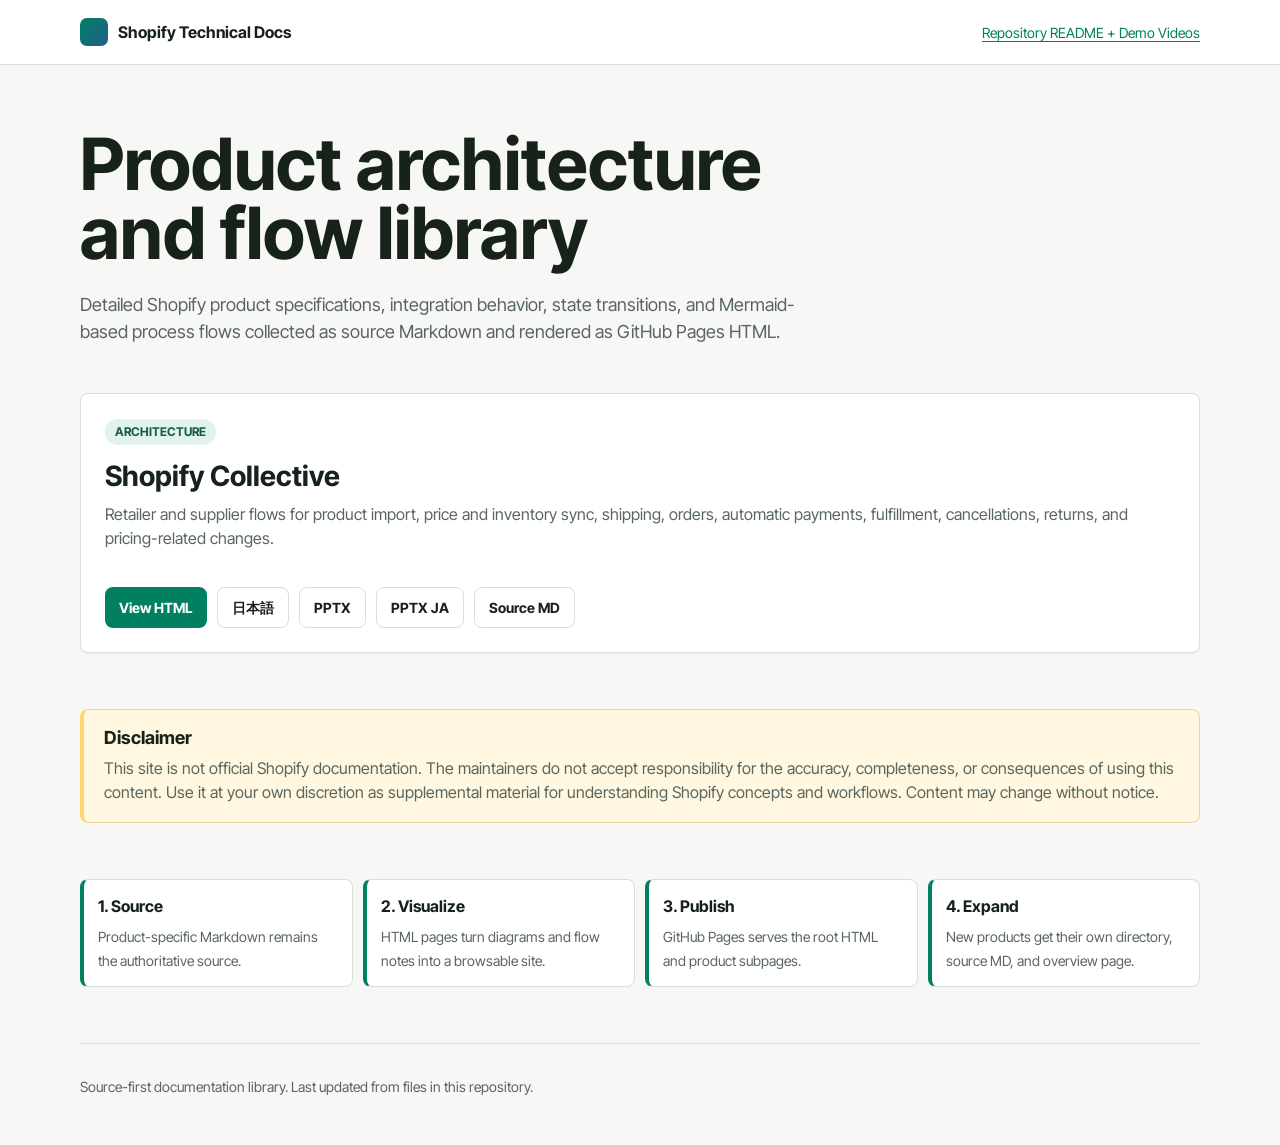
==== index.html @ cd43f677 "Open Markdown sources in GitHub UI" ====
<!doctype html>
<html lang="en">
  <head>
    <meta charset="utf-8">
    <meta name="viewport" content="width=device-width, initial-scale=1">
    <title>Shopify Technical Docs</title>
    <meta name="description" content="A library of Shopify product specifications, architecture notes, and process flow visualizations.">
    <link rel="preconnect" href="https://fonts.googleapis.com">
    <link rel="preconnect" href="https://fonts.gstatic.com" crossorigin>
    <link href="https://fonts.googleapis.com/css2?family=Inter+Tight:wght@400;500;600;700;800&display=swap" rel="stylesheet">
    <style>
      :root {
        color-scheme: light;
        --ink: #17221b;
        --muted: #596660;
        --line: #d8dfda;
        --paper: #f7f8f5;
        --surface: #ffffff;
        --green: #008060;
        --green-soft: #e2f3eb;
        --blue: #235d8f;
        --blue-soft: #e7f0f8;
        --yellow: #ffd66b;
      }

      * {
        box-sizing: border-box;
      }

      body {
        margin: 0;
        background: var(--paper);
        color: var(--ink);
        font-family: "Inter Tight", ui-sans-serif, system-ui, -apple-system, BlinkMacSystemFont, "Segoe UI", sans-serif;
        line-height: 1.5;
      }

      a {
        color: var(--green);
        text-decoration-thickness: 0.08em;
        text-underline-offset: 0.18em;
      }

      .topbar {
        border-bottom: 1px solid var(--line);
        background: var(--surface);
      }

      .topbar-inner,
      main,
      footer {
        width: min(1120px, calc(100% - 32px));
        margin: 0 auto;
      }

      .topbar-inner {
        display: flex;
        align-items: center;
        justify-content: space-between;
        min-height: 64px;
        gap: 16px;
      }

      .brand {
        display: flex;
        align-items: center;
        gap: 10px;
        font-weight: 700;
      }

      .brand-mark {
        width: 28px;
        height: 28px;
        border-radius: 7px;
        background: linear-gradient(135deg, var(--green), var(--blue));
      }

      .source-actions {
        display: flex;
        flex-wrap: wrap;
        gap: 12px;
      }

      .source-link {
        font-size: 14px;
      }

      .intro {
        padding: 64px 0 40px;
      }

      h1 {
        max-width: 820px;
        margin: 0;
        font-size: clamp(40px, 6vw, 72px);
        line-height: 0.96;
        letter-spacing: 0;
      }

      .intro p {
        max-width: 760px;
        margin: 24px 0 0;
        color: var(--muted);
        font-size: 18px;
      }

      .library-grid {
        display: grid;
        grid-template-columns: repeat(auto-fit, minmax(280px, 1fr));
        gap: 16px;
        padding: 8px 0 56px;
      }

      .product-card {
        display: flex;
        min-height: 260px;
        flex-direction: column;
        justify-content: space-between;
        gap: 28px;
        padding: 24px;
        border: 1px solid var(--line);
        border-radius: 8px;
        background: var(--surface);
        box-shadow: 0 1px 2px rgba(23, 34, 27, 0.06);
      }

      .eyebrow {
        display: inline-flex;
        width: fit-content;
        align-items: center;
        border-radius: 999px;
        padding: 4px 10px;
        background: var(--green-soft);
        color: #115f47;
        font-size: 12px;
        font-weight: 700;
        text-transform: uppercase;
      }

      h2 {
        margin: 16px 0 10px;
        font-size: 28px;
        line-height: 1.1;
        letter-spacing: 0;
      }

      .product-card p {
        margin: 0;
        color: var(--muted);
      }

      .actions {
        display: flex;
        flex-wrap: wrap;
        gap: 10px;
      }

      .button {
        display: inline-flex;
        align-items: center;
        justify-content: center;
        min-height: 40px;
        border-radius: 8px;
        padding: 9px 14px;
        font-size: 14px;
        font-weight: 700;
        text-decoration: none;
      }

      .button.primary {
        background: var(--green);
        color: #ffffff;
      }

      .button.secondary {
        border: 1px solid var(--line);
        background: var(--surface);
        color: var(--ink);
      }

      .workflow {
        display: grid;
        grid-template-columns: repeat(4, minmax(0, 1fr));
        gap: 10px;
        margin: 0 0 56px;
      }

      .workflow-step {
        min-height: 92px;
        border: 1px solid var(--line);
        border-left: 4px solid var(--green);
        border-radius: 8px;
        background: var(--surface);
        padding: 14px;
      }

      .workflow-step strong {
        display: block;
        margin-bottom: 6px;
      }

      .workflow-step span {
        color: var(--muted);
        font-size: 14px;
      }

      .disclaimer {
        margin: 0 0 56px;
        border: 1px solid #ead7a4;
        border-left: 4px solid var(--yellow);
        border-radius: 8px;
        background: #fff7df;
        padding: 18px 20px;
      }

      .disclaimer h2 {
        margin: 0 0 8px;
        font-size: 18px;
      }

      .disclaimer p {
        margin: 0;
        color: var(--muted);
      }

      footer {
        padding: 32px 0 48px;
        border-top: 1px solid var(--line);
        color: var(--muted);
        font-size: 14px;
      }

      @media (max-width: 760px) {
        .topbar-inner {
          align-items: flex-start;
          flex-direction: column;
          padding: 16px 0;
        }

        .intro {
          padding-top: 40px;
        }

        .workflow {
          grid-template-columns: 1fr;
        }
      }
    </style>
  </head>
  <body>
    <header class="topbar">
      <div class="topbar-inner">
        <div class="brand">
          <span class="brand-mark" aria-hidden="true"></span>
          <span>Shopify Technical Docs</span>
        </div>
        <nav class="source-actions" aria-label="Source">
          <a class="source-link" href="https://github.com/shopify-apac-ts/shopify-technical-docs/blob/main/README.md">Repository README + Demo Videos</a>
        </nav>
      </div>
    </header>

    <main>
      <section class="intro" aria-labelledby="page-title">
        <h1 id="page-title">Product architecture and flow library</h1>
        <p>
          Detailed Shopify product specifications, integration behavior, state transitions, and Mermaid-based process flows collected as source Markdown and rendered as GitHub Pages HTML.
        </p>
      </section>

      <section class="library-grid" aria-label="Product documents">
        <article class="product-card">
          <div>
            <span class="eyebrow">Architecture</span>
            <h2>Shopify Collective</h2>
            <p>
              Retailer and supplier flows for product import, price and inventory sync, shipping, orders, automatic payments, fulfillment, cancellations, returns, and pricing-related changes.
            </p>
          </div>
          <div class="actions">
            <a class="button primary" href="./products/shopify-collective/">View HTML</a>
            <a class="button secondary" href="./products/shopify-collective/ja/">日本語</a>
            <a class="button secondary" href="./products/shopify-collective/shopify-collective-architecture.pptx">PPTX</a>
            <a class="button secondary" href="./products/shopify-collective/ja/shopify-collective-architecture-ja.pptx">PPTX JA</a>
            <a class="button secondary" href="https://github.com/shopify-apac-ts/shopify-technical-docs/blob/main/products/shopify-collective/architecture.md">Source MD</a>
          </div>
        </article>
      </section>

      <section class="disclaimer" aria-labelledby="disclaimer-title">
        <h2 id="disclaimer-title">Disclaimer</h2>
        <p>
          This site is not official Shopify documentation. The maintainers do not accept responsibility for the accuracy, completeness, or consequences of using this content. Use it at your own discretion as supplemental material for understanding Shopify concepts and workflows. Content may change without notice.
        </p>
      </section>

      <section class="workflow" aria-label="Publishing model">
        <div class="workflow-step">
          <strong>1. Source</strong>
          <span>Product-specific Markdown remains the authoritative source.</span>
        </div>
        <div class="workflow-step">
          <strong>2. Visualize</strong>
          <span>HTML pages turn diagrams and flow notes into a browsable site.</span>
        </div>
        <div class="workflow-step">
          <strong>3. Publish</strong>
          <span>GitHub Pages serves the root HTML and product subpages.</span>
        </div>
        <div class="workflow-step">
          <strong>4. Expand</strong>
          <span>New products get their own directory, source MD, and overview page.</span>
        </div>
      </section>
    </main>

    <footer>
      Source-first documentation library. Last updated from files in this repository.
    </footer>
  </body>
</html>
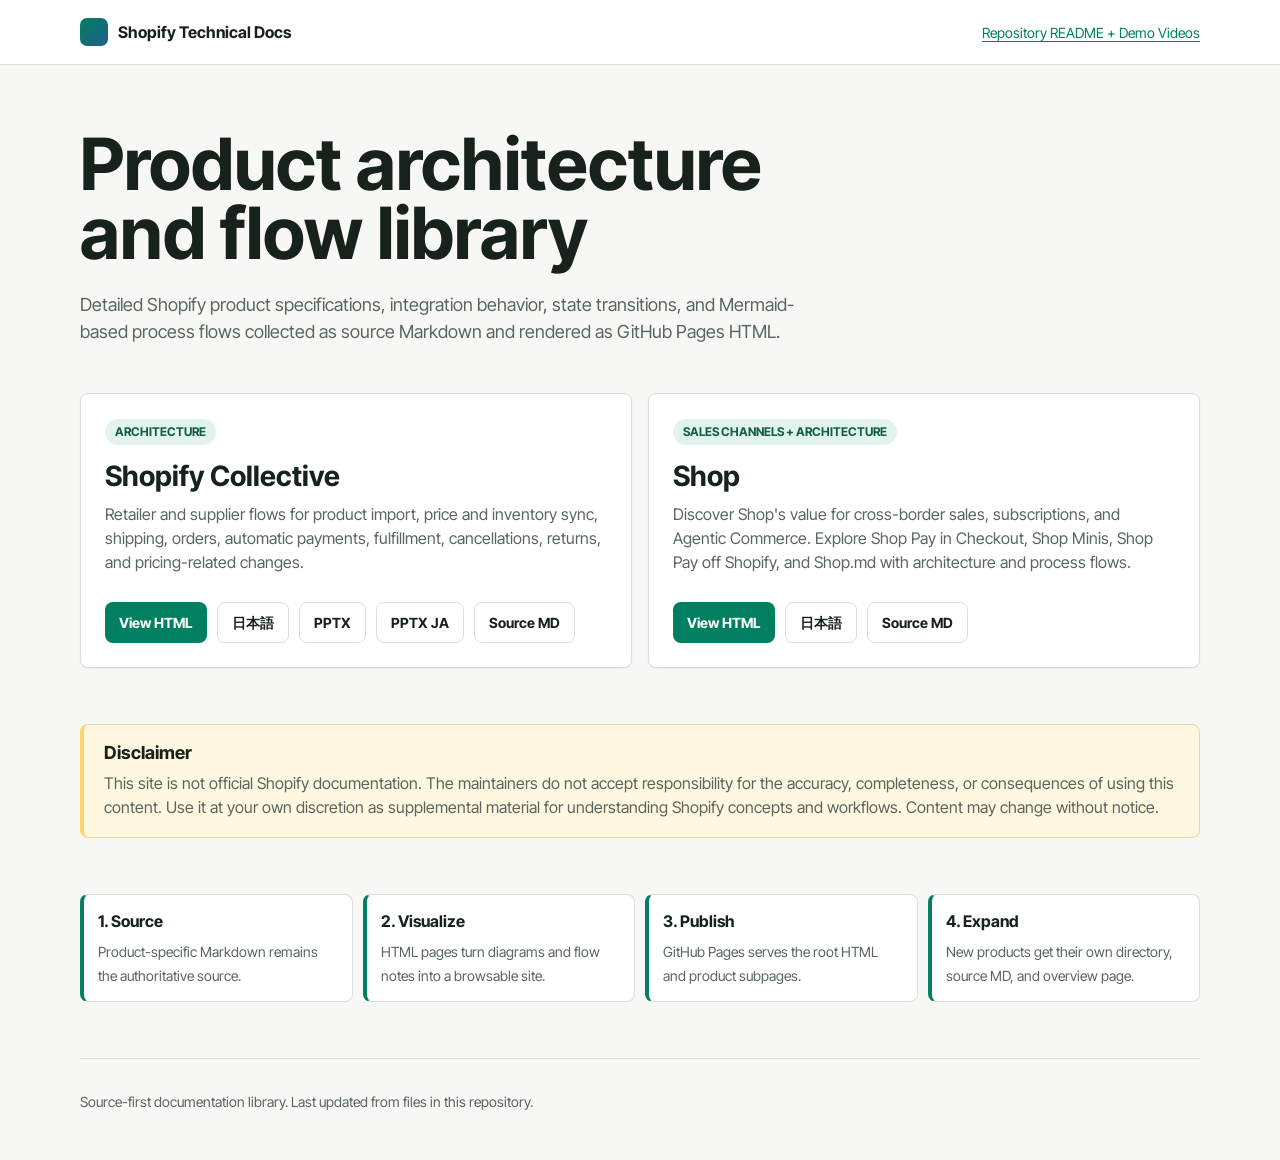
==== commit 067eaa85: "Add bilingual Shop value and architecture documentation" ====
--- a/index.html
+++ b/index.html
@@ -285,6 +285,20 @@
             <a class="button secondary" href="https://github.com/shopify-apac-ts/shopify-technical-docs/blob/main/products/shopify-collective/architecture.md">Source MD</a>
           </div>
         </article>
+        <article class="product-card">
+          <div>
+            <span class="eyebrow">Sales channels + Architecture</span>
+            <h2>Shop</h2>
+            <p>
+              Discover Shop's value for cross-border sales, subscriptions, and Agentic Commerce. Explore Shop Pay in Checkout, Shop Minis, Shop Pay off Shopify, and Shop.md with architecture and process flows.
+            </p>
+          </div>
+          <div class="actions">
+            <a class="button primary" href="./products/shop/">View HTML</a>
+            <a class="button secondary" href="./products/shop/ja/">日本語</a>
+            <a class="button secondary" href="https://github.com/shopify-apac-ts/shopify-technical-docs/blob/main/products/shop/architecture.md">Source MD</a>
+          </div>
+        </article>
       </section>
 
       <section class="disclaimer" aria-labelledby="disclaimer-title">
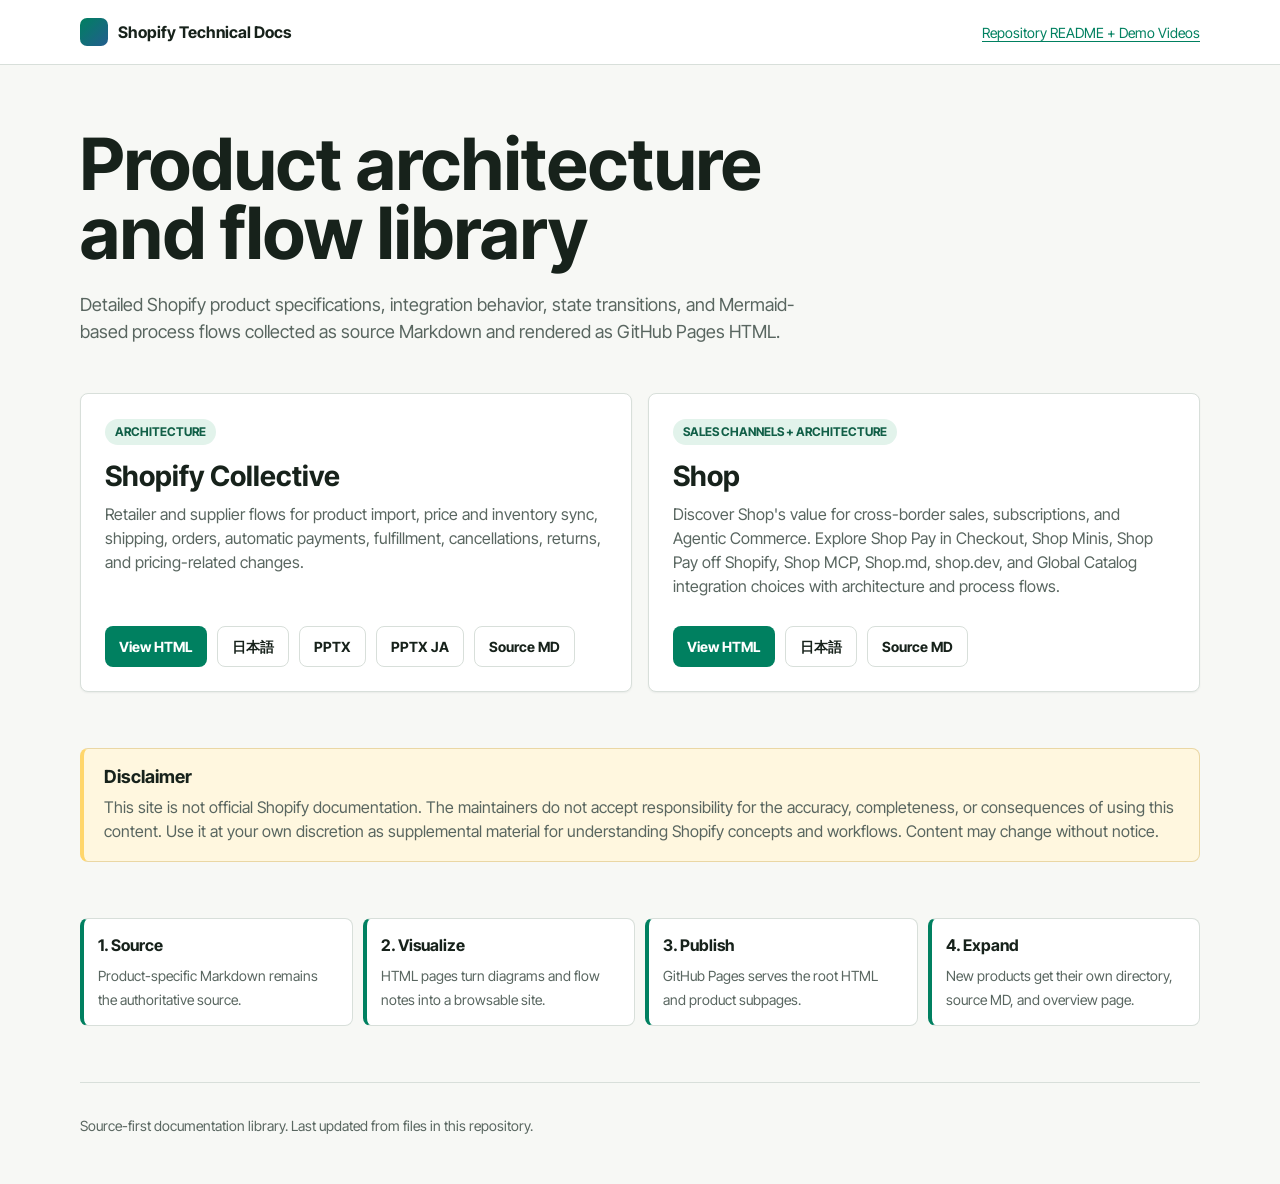
==== commit 240580ba: "Expand Shop MCP and Catalog integration documentation" ====
--- a/index.html
+++ b/index.html
@@ -290,7 +290,7 @@
             <span class="eyebrow">Sales channels + Architecture</span>
             <h2>Shop</h2>
             <p>
-              Discover Shop's value for cross-border sales, subscriptions, and Agentic Commerce. Explore Shop Pay in Checkout, Shop Minis, Shop Pay off Shopify, and Shop.md with architecture and process flows.
+              Discover Shop's value for cross-border sales, subscriptions, and Agentic Commerce. Explore Shop Pay in Checkout, Shop Minis, Shop Pay off Shopify, Shop MCP, Shop.md, shop.dev, and Global Catalog integration choices with architecture and process flows.
             </p>
           </div>
           <div class="actions">
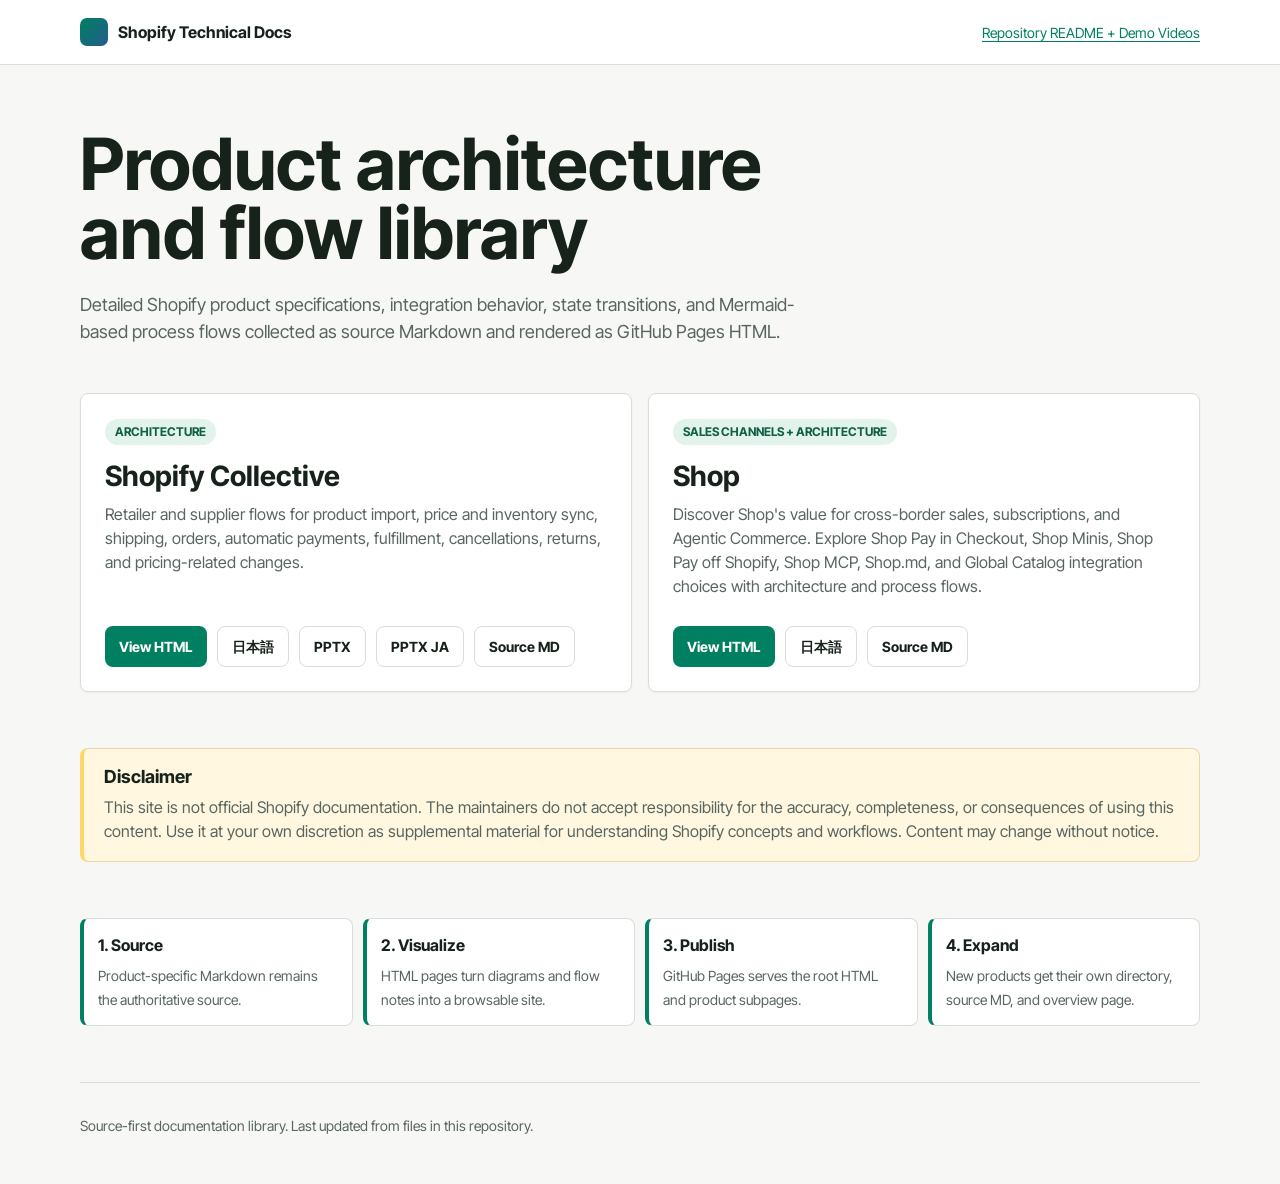
==== commit a60ec215: "Focus Shop agent overview on MCP and Shop.md" ====
--- a/index.html
+++ b/index.html
@@ -290,7 +290,7 @@
             <span class="eyebrow">Sales channels + Architecture</span>
             <h2>Shop</h2>
             <p>
-              Discover Shop's value for cross-border sales, subscriptions, and Agentic Commerce. Explore Shop Pay in Checkout, Shop Minis, Shop Pay off Shopify, Shop MCP, Shop.md, shop.dev, and Global Catalog integration choices with architecture and process flows.
+              Discover Shop's value for cross-border sales, subscriptions, and Agentic Commerce. Explore Shop Pay in Checkout, Shop Minis, Shop Pay off Shopify, Shop MCP, Shop.md, and Global Catalog integration choices with architecture and process flows.
             </p>
           </div>
           <div class="actions">
